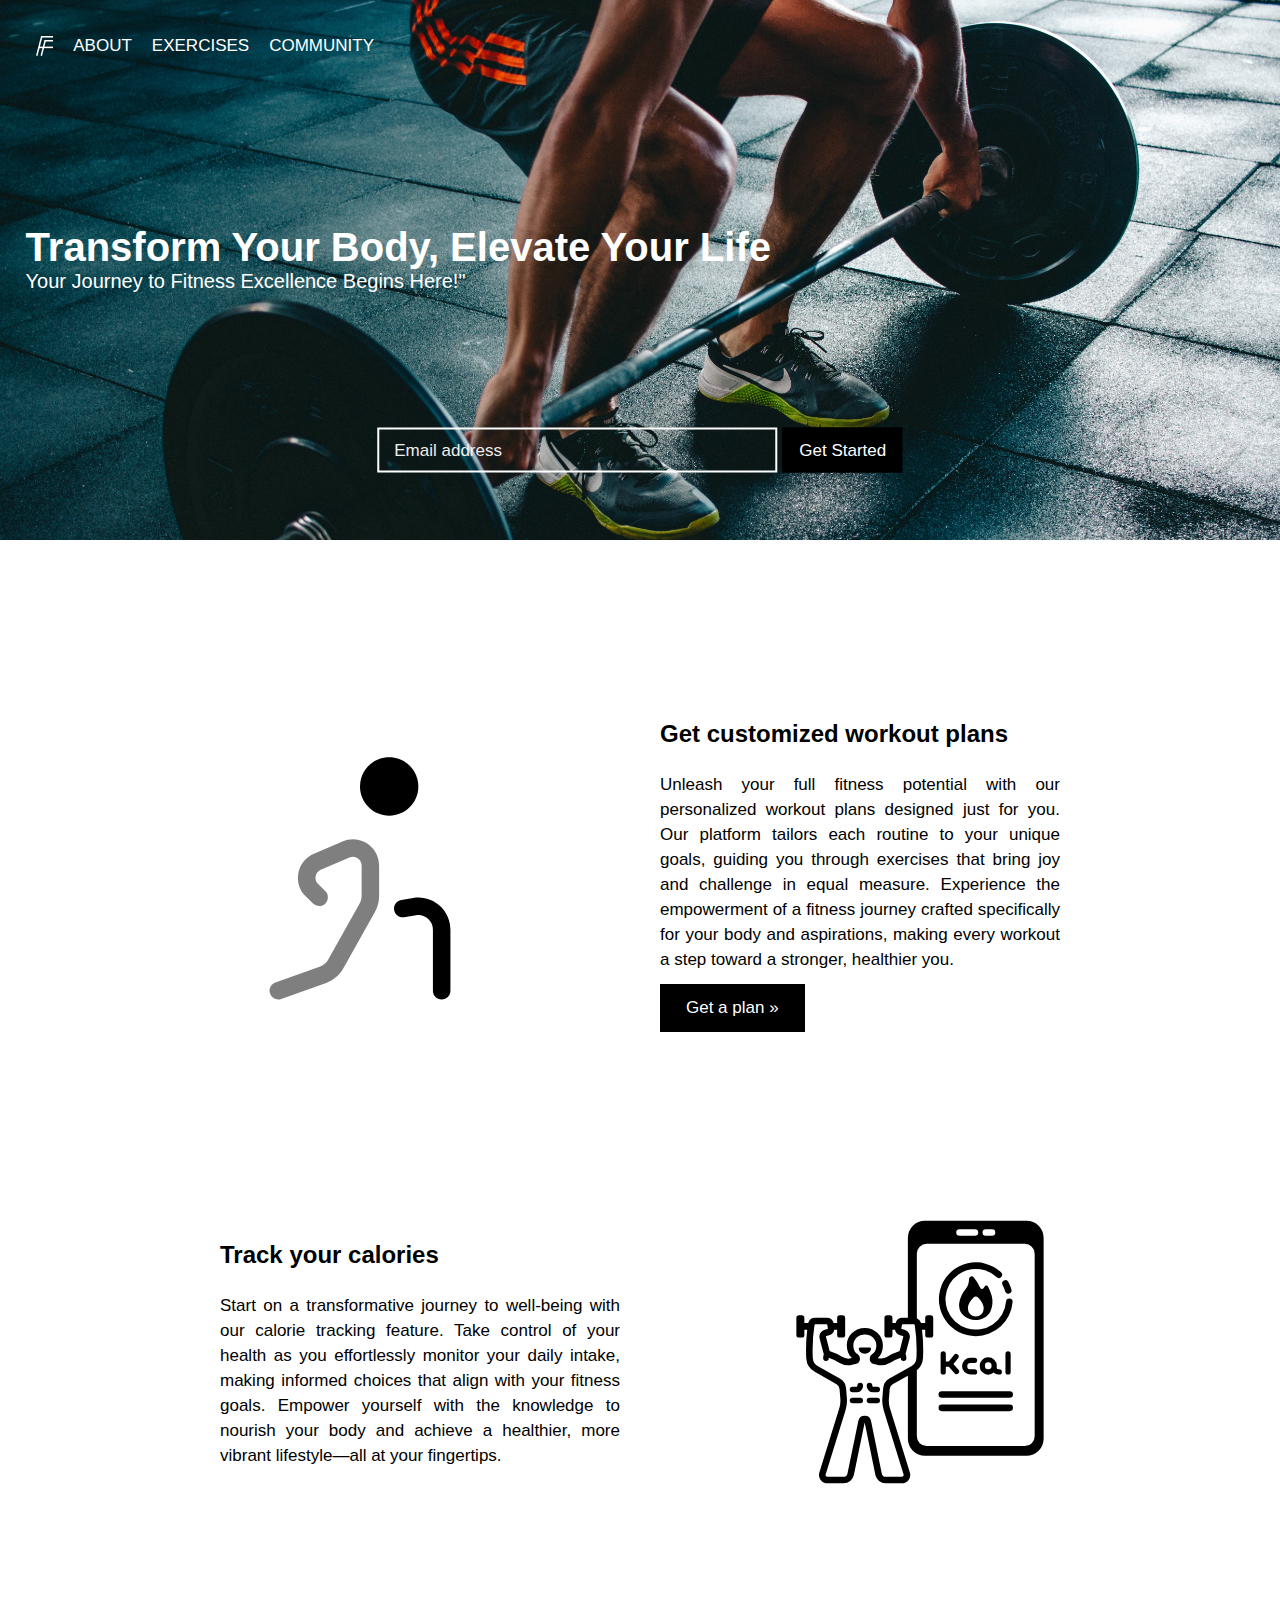
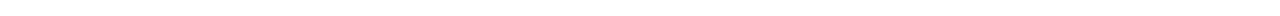
==== index.html @ 023a0410 "Add files via upload" ====
<!DOCTYPE html>
<html lang="en">
<head>
	<title></title>
	<meta charset="UTF-8">
	<meta name="description" content="">
	<link type="text/css" rel="stylesheet" href="style.css">
	<script src="script.js"></script>
</head>

<body>
	
<div id="cover_wrap">
	<div id="cover_pic"></div>
	<nav id="landing_page_nav">
		<div id="nav_items">
			<a href="#"><img src="images/logo.svg" id="home_logo" /></a>
			<a href="#" class="highlight">ABOUT</a>
			<a href="#" class="highlight">EXERCISES</a>
			<a href="#" class="highlight">COMMUNITY</a>
		</div>
	</nav>
	<div>
	<div id="landing_main_content">
	<div  id="landing_headline">
	<h1>Transform Your Body, Elevate Your Life</h1>
	<p>Your Journey to Fitness Excellence Begins Here!"</p>
	</div>
	
	</div>
		<div id="get_start">
			<form method="POST">
			<input type="email" placeholder="Email address" id="get_start_email">
			<button id="get_start_button">Get Started</button>
		</form>
		</div>
	</div>
</div>
<div id="personalized_exercise">
	<div id="personalized_exercise_inner1">
		<img src="images/personalized_exercise.svg"/>
	</div>
	<div id="personalized_exercise_inner2">
		<h2>Get customized workout plans</h2>
		<!--<p>Unlocking the potential to work wherever, whenever is at the heart of our commitment to flexibility and productivity. 
			Embrace the freedom to choose your ideal workspace and hours, empowering you to achieve a harmonious work-life balance.</p>-->
		<p>Unleash your full fitness potential with our personalized workout plans designed just for you.
		Our platform tailors each routine to your unique goals, guiding you through exercises that bring joy and challenge in equal measure. 
		Experience the empowerment of a fitness journey crafted specifically for your body and aspirations, making every workout a step toward a stronger, healthier you.</p>
		<button>Get a plan »</button>
	</div>
</div>
<div id="track_calories">
	<div id="track_calories_inner1">
		<h2>Track your calories</h2>
		<p>Start on a transformative journey to well-being with our calorie tracking feature. Take control of your health as you effortlessly monitor your daily intake, making informed choices that align with your fitness goals.
		Empower yourself with the knowledge to nourish your body and achieve a healthier, more vibrant lifestyle—all at your fingertips.</p>
	</div>
	<div id="track_calories_inner2">
		<img src="images/track_calories.svg" id="ww"/>
	</div>
</div>
</body>
</html>
---- style.css ----
*
{
	margin:0;
	padding:0;
	box-sizing: border-box;
	font-family: 'Trebuchet MS', sans-serif;
}
#login-form
{
	width:300px;
	position:absolute;
	top:40%;
	left:50%;
	transform:translate(-50%,-40%);
	text-align:center;
	justify-content:center;
}
#login_email,#login_password
{
	width:100%;
	border:2px solid cadetblue;
	outline:none;
	margin:5px;
	padding:4% 0;
	font-size:17px;
}
#login_button
{
	border:2px solid cadetblue;
	width:101%;
	margin:5px;
	padding:4% 0;
	background:#e7f5fe;
	font-size:17px;
	cursor:pointer;
}
#sign_in a
{
	font-weight:600;
	text-decoration:none;
	color:#000;
}
#get_start
{
	
	position:absolute;
	top:50%;
	left:50%;
	transform:translate(-50%,-50%);
}
#get_start_email
{
	width:400px;
	border:2.3px solid #FFF;
	font-size:17px;
	padding:2% 15px;
	outline:#fff;
	margin-right:1px;
	background:transparent;
	color:#FFFFFF;
}
#get_start_email::placeholder {
  color: #eee;
}
#get_start_button
{
	width:120px;
	padding:2% 0;
	border:2px solid #000000FF;
	font-size:17px;
	color:#fff;
	cursor:pointer;
	background:#000000;
	-moz-user-select: -moz-none;
	-khtml-user-select: none;
	-webkit-user-select: none;
	-o-user-select: none;
	user-select: none;
}
#landing_headline
{
	position:absolute;
	top:25%;
	left:2%;
	
	font-size:20px;
	
	color:#FFFFFF;
	
}

#landing_page_nav
{
	position:absolute;
	top:4%;
	left:2%;
	z-index:100;
	
}
#landing_page_nav #nav_items
{
	display:flex;
}
#landing_page_nav #nav_items a
{
	margin:0 10px;
	text-decoration:none;
	color:#FFFFFF;
	font-size:17px;
	display: inline-block;
	position: relative;
}
.highlight::before
{
	transition: 300ms;
	height: 3px;
	content: "";
	position: absolute;
	background-color: #FFFFFF;
	width: 0%;
	bottom: 0px;
}
.highlight:hover::before
{
	width:100%;
}
#home_logo
{
	height:20px;
}
#cover_pic
{
	min-height:540px;
	background-size:cover;
	pointer-events: none;
	background-image:url(images/cover.jpg);
	z-index:-10;
	display:block;
}
#personalized_exercise
{
	margin:180px 160px;
	display:flex;
	justify-content:center;
	align-items:center;
	padding:0 60px;
}
#track_calories
{
	margin:	120px 160px;
	display:flex;
	justify-content:center;
	align-items:center;
	padding:0 60px;
}
#personalized_exercise_inner1 img, #track_calories_inner2 img
{
	max-width:280px;
}
#personalized_exercise_inner2
{
	padding:0 0 0 160px;
}
#personalized_exercise_inner2 button
{
	padding:12px 24px;
	margin-top:12px;
	border:2px solid #000000FF;
	font-size:17px;
	color:#fff;
	cursor:pointer;
	background:#000000;
	text-align:center;
}
#track_calories_inner1
{
	padding:0 160px 0 0;
}
#personalized_exercise_inner2 h2, #track_calories_inner1 h2
{
	padding-bottom:24px;
}
#personalized_exercise_inner2 p, #track_calories_inner1 p
{
	font-size:17px;
	text-align:justify;
	line-height:25px;
}



/*loading animation*/
#loading
{
	position:absolute;
	top:40%;
	left:50%;
	transform:translate(-50%,-40%);
}
#loading_group
{
	display:flex;
	width:350px;
	height:350px;
}
#vertical1
{
	position:absolute;
	top:0;
	width:27px;
	height:350px;
	background-color:#000000;
	transform:rotate(15deg);
	animation:2s line1 2s linear forwards;
	 animation-delay: 2s;
	 -webkit-animation-delay: 2s;
}
#vertical2
{
	position:absolute;
	width:27px;
	height:280px;
	background-color:#000000;
	transform:rotate(15deg);
	bottom:0;
	margin-left:55px;
	animation:2s line2 2s ease-out forwards;
	 animation-delay: 2s;
}
#horizontal1
{
	position:absolute;
	top:-25.9%;
	left:39.9%;
	height:215px;
	width:27px;
	transform:rotate(90deg);
	background:#000000;
	animation:2s line3 2s ease-in forwards;
	 animation-delay: 2s;
}
#horizontal2
{
	position:absolute;
	left:46.3%;
	top:0.4%;
	height:168px;
	width:27px;
	transform:rotate(90deg);
	background:#000000;
	animation:2s line4 2s ease-in forwards;
	 animation-delay: 2s;
}
#horizontal3
{
	position:absolute;
	left:33%;
	top:20%;
	height:260px;
	width:27px;
	transform:rotate(90deg);
	background:#000000;
}

@keyframes line1
{
	20%
	{
		height:100px;
		top:43%;
	}
	30%
	{
		transform:rotate(0deg);
		height:100px;
		top:43%;
		left:0;
	}
	50%
	{
		
		top:43%;
		left:-0.5%;
		height:100px;
		transform:rotate(0deg);
		border-radius:4px;
	}
	70%
	{
		left:-0.5%;
		transform:rotate(0deg);
		height:100px;
		top:43%;
		border-radius:4px;
	}
	100%
	{
		top:50%;
		left:-0.5%;
		height:50px;
		transform:rotate(0deg);
		border-radius:4px;
	}
}
@keyframes line2
{
	
	20%
	{
		height:120px;
		top:40%;
	}
	30%
	{
		transform:rotate(0deg);
		height:120px;
		top:40%;
		left:0;
	}
	50%
	{
		left:-8%;
		transform:rotate(0deg);
		height:120px;
		top:40%;
		border-radius:4px;
	}
	70%
	{
		left:-8%;
		transform:rotate(0deg);
		height:120px;
		top:40%;
		border-radius:4px;
	}
	100%
	{
		left:-8%;
		transform:rotate(0deg);
		height:120px;
		top:20%;
		border-radius:4px;
	}
}
@keyframes line3
{
	
	20%
	{
		height:120px;
		top:40%;
	}
	30%
	{
		transform:rotate(0deg);
		height:120px;
		top:40%;
		left:39.9;
	}
	50%
	{
		left:58.2%;
		transform:rotate(0deg);
		height:120px;
		top:40%;
		border-radius:4px;
	}
	70%
	{
		left:58.2%;
		transform:rotate(0deg);
		height:120px;
		top:40%;
		border-radius:4px;
	}
	100%
	{
		left:8%;
		transform:rotate(-45deg);
		height:70px;
		top:12%;
		border-radius:4px;
	}
}
@keyframes line4
{
	
	20%
	{
		height:100px;
		top:40%;
	}
	30%
	{
		transform:rotate(0deg);
		height:100px;
		top:40%;
		left:46.3;
	}
	50%
	{
		left:66.2%;
		transform:rotate(0deg);
		height:100px;
		top:43%;
		border-radius:4px;
	}
	70%
	{
		left:66.2%;
		transform:rotate(0deg);
		height:100px;
		top:43%;
		border-radius:4px;
	}
	100%
	{
		left:66.2%;
		transform:rotate(0deg);
		height:50px;
		top:50%;
		border-radius:4px;
	}
}
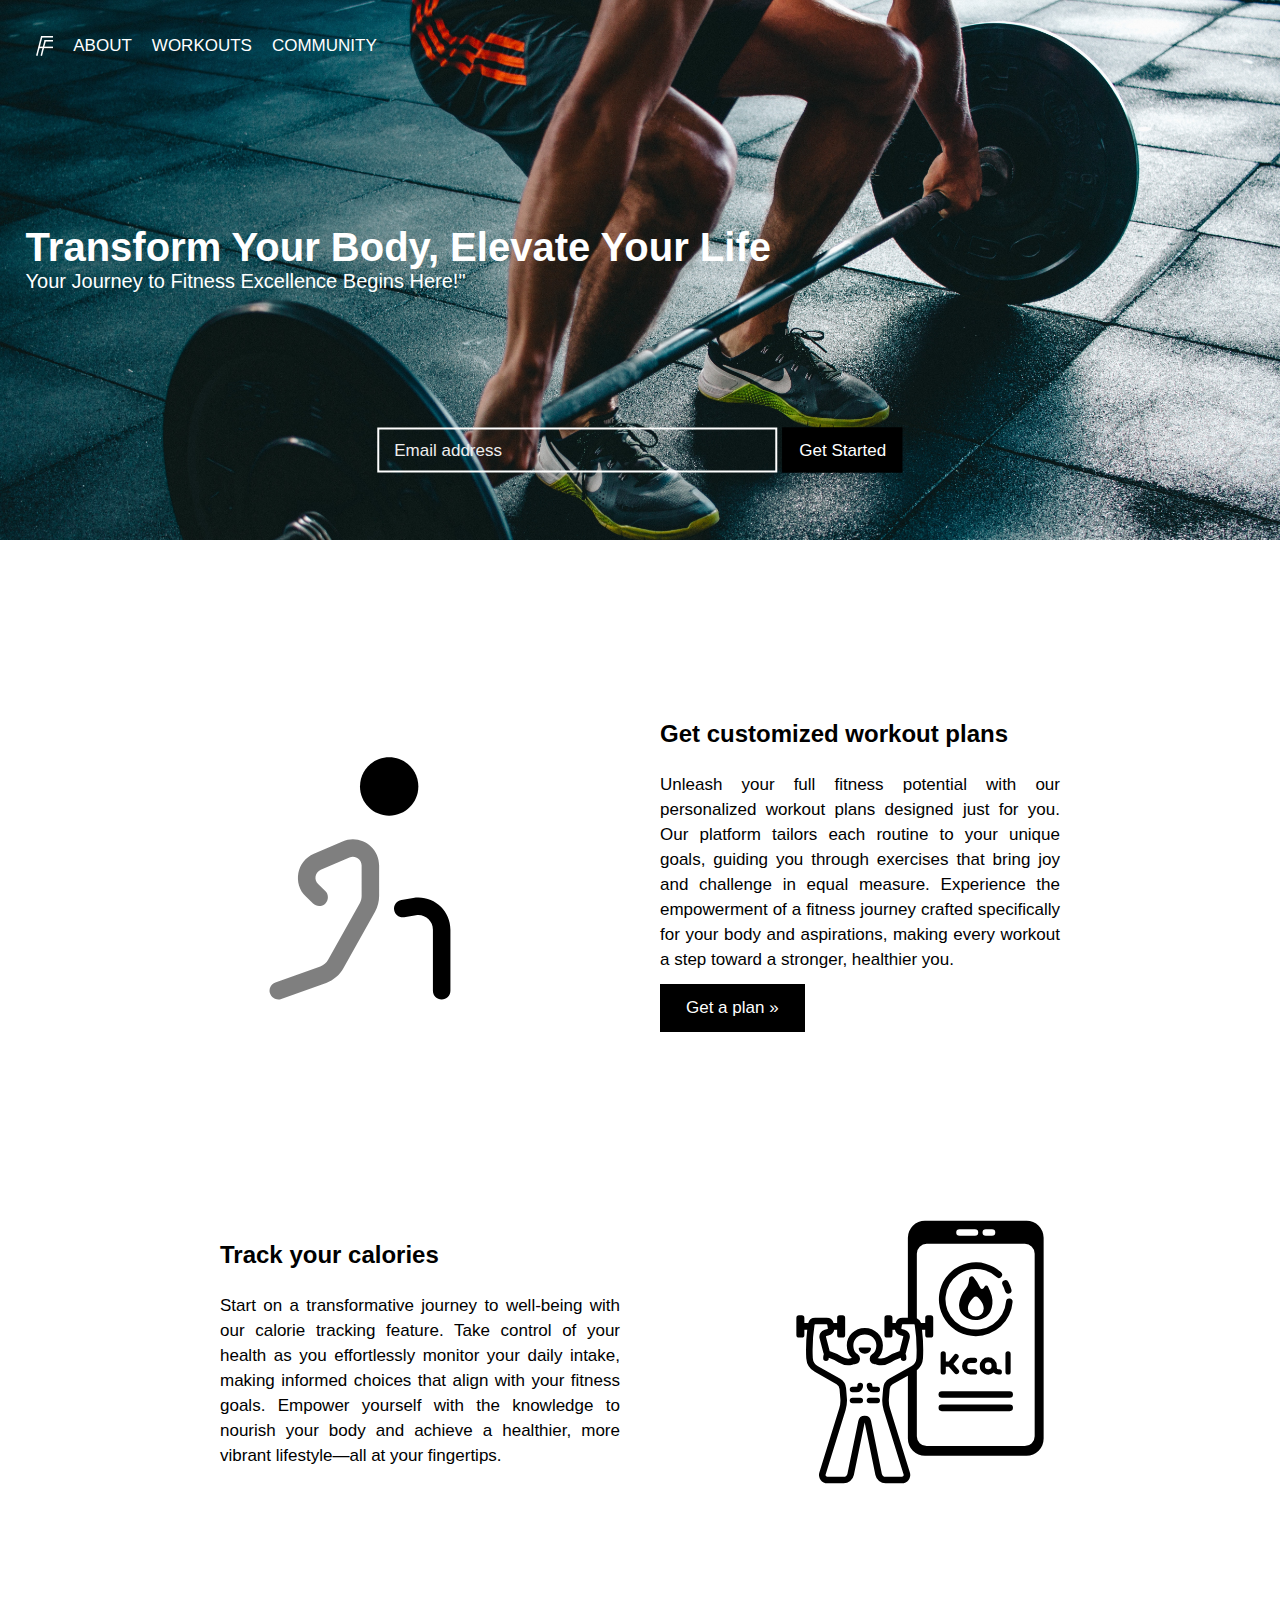
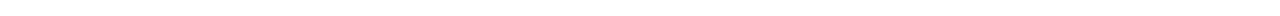
==== commit cb30d177: "Update index.html" ====
--- a/index.html
+++ b/index.html
@@ -16,7 +16,7 @@
 		<div id="nav_items">
 			<a href="#"><img src="images/logo.svg" id="home_logo" /></a>
 			<a href="#" class="highlight">ABOUT</a>
-			<a href="#" class="highlight">EXERCISES</a>
+			<a href="Exercise-Plan.html" class="highlight">WORKOUTS</a>
 			<a href="#" class="highlight">COMMUNITY</a>
 		</div>
 	</nav>
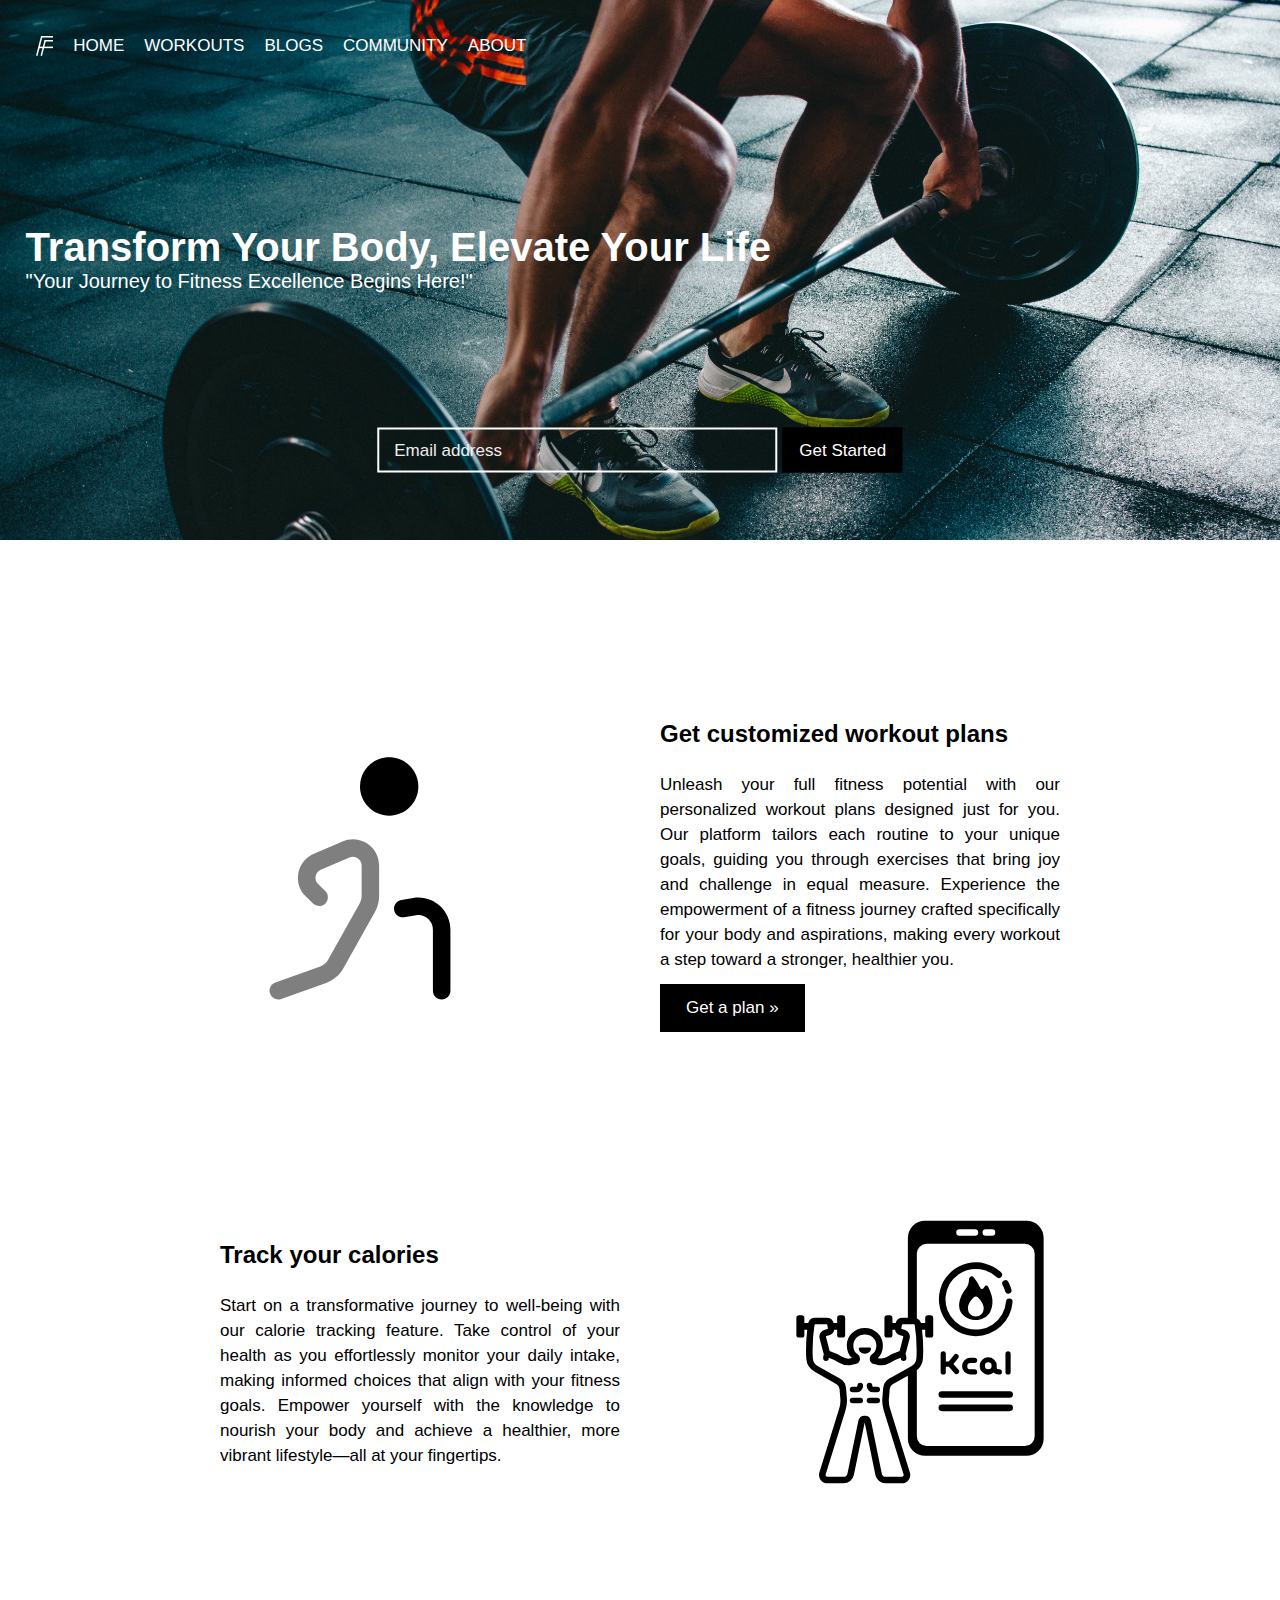
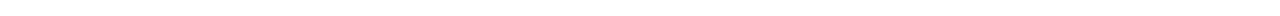
==== commit 34b0e1ab: "Update index.html" ====
--- a/index.html
+++ b/index.html
@@ -1,9 +1,13 @@
 <!DOCTYPE html>
 <html lang="en">
 <head>
-	<title></title>
+	<title>FitFreek</title>
 	<meta charset="UTF-8">
-	<meta name="description" content="">
+	<meta name="description" content="" />
+	<meta name="application-name" content="FitFreek" />
+	<link rel="icon" type="image/x-icon" href="images/favicon.ico" />
+	<meta name="viewport" content="width=device-width, initial-scale=1.0" />
+	
 	<link type="text/css" rel="stylesheet" href="style.css">
 	<script src="script.js"></script>
 </head>
@@ -15,16 +19,18 @@
 	<nav id="landing_page_nav">
 		<div id="nav_items">
 			<a href="#"><img src="images/logo.svg" id="home_logo" /></a>
+			<a href="#" class="highlight">HOME</a>
+			<a href="Exercise-Plan.html" class="highlight">WORKOUTS</a>
+			<a href="#" class="highlight">BLOGS</a>
+			<a href="#" class="highlight">COMMUNITY</a>
 			<a href="#" class="highlight">ABOUT</a>
-			<a href="Exercise-Plan.html" class="highlight">WORKOUTS</a>
-			<a href="#" class="highlight">COMMUNITY</a>
 		</div>
 	</nav>
 	<div>
 	<div id="landing_main_content">
 	<div  id="landing_headline">
 	<h1>Transform Your Body, Elevate Your Life</h1>
-	<p>Your Journey to Fitness Excellence Begins Here!"</p>
+	<p>"Your Journey to Fitness Excellence Begins Here!"</p>
 	</div>
 	
 	</div>
@@ -47,7 +53,9 @@
 		<p>Unleash your full fitness potential with our personalized workout plans designed just for you.
 		Our platform tailors each routine to your unique goals, guiding you through exercises that bring joy and challenge in equal measure. 
 		Experience the empowerment of a fitness journey crafted specifically for your body and aspirations, making every workout a step toward a stronger, healthier you.</p>
+		<form action="Exercise-Plan.html">
 		<button>Get a plan »</button>
+		</form>
 	</div>
 </div>
 <div id="track_calories">
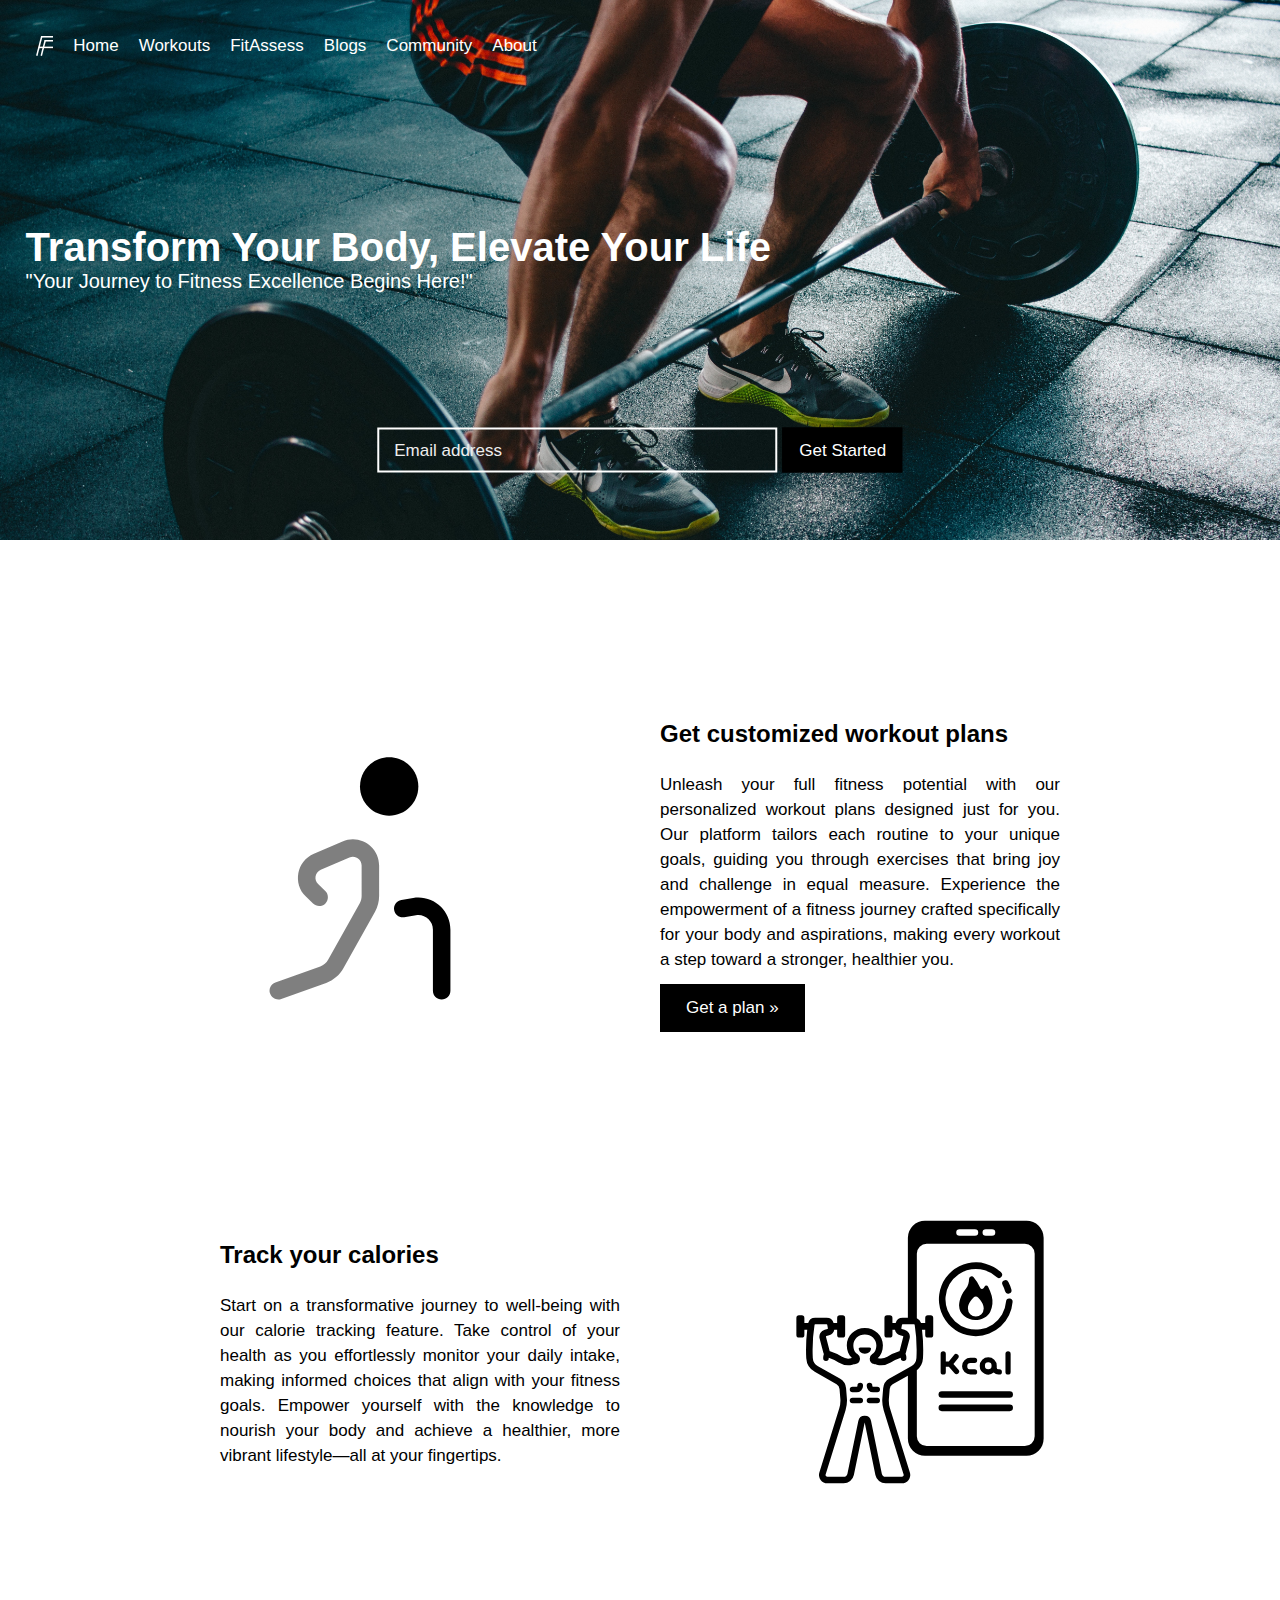
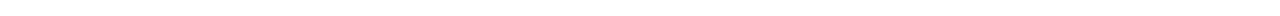
==== commit 7e0e1b2a: "Update index.html" ====
--- a/index.html
+++ b/index.html
@@ -6,6 +6,7 @@
 	<meta name="description" content="" />
 	<meta name="application-name" content="FitFreek" />
 	<link rel="icon" type="image/x-icon" href="images/favicon.ico" />
+	<link rel="shortcut icon" type="image/x-icon" href="images/favicon.ico" />
 	<meta name="viewport" content="width=device-width, initial-scale=1.0" />
 	
 	<link type="text/css" rel="stylesheet" href="style.css">
@@ -19,11 +20,12 @@
 	<nav id="landing_page_nav">
 		<div id="nav_items">
 			<a href="#"><img src="images/logo.svg" id="home_logo" /></a>
-			<a href="#" class="highlight">HOME</a>
-			<a href="Exercise-Plan.html" class="highlight">WORKOUTS</a>
-			<a href="#" class="highlight">BLOGS</a>
-			<a href="#" class="highlight">COMMUNITY</a>
-			<a href="#" class="highlight">ABOUT</a>
+			<a href="#" class="highlight">Home</a>
+			<a href="Exercise-Plan.html" class="highlight">Workouts</a>
+			<a href="FitAssess.html" class="highlight">FitAssess</a>
+			<a href="#" class="highlight">Blogs</a>
+			<a href="#" class="highlight">Community</a>
+			<a href="#" class="highlight">About</a>
 		</div>
 	</nav>
 	<div>
--- a/style.css
+++ b/style.css
@@ -5,41 +5,7 @@
 	box-sizing: border-box;
 	font-family: 'Trebuchet MS', sans-serif;
 }
-#login-form
-{
-	width:300px;
-	position:absolute;
-	top:40%;
-	left:50%;
-	transform:translate(-50%,-40%);
-	text-align:center;
-	justify-content:center;
-}
-#login_email,#login_password
-{
-	width:100%;
-	border:2px solid cadetblue;
-	outline:none;
-	margin:5px;
-	padding:4% 0;
-	font-size:17px;
-}
-#login_button
-{
-	border:2px solid cadetblue;
-	width:101%;
-	margin:5px;
-	padding:4% 0;
-	background:#e7f5fe;
-	font-size:17px;
-	cursor:pointer;
-}
-#sign_in a
-{
-	font-weight:600;
-	text-decoration:none;
-	color:#000;
-}
+
 #get_start
 {
 	
@@ -421,4 +387,41 @@
 		top:50%;
 		border-radius:4px;
 	}
-}+}
+
+
+#login-form
+{
+	width:300px;
+	position:absolute;
+	top:40%;
+	left:50%;
+	transform:translate(-50%,-40%);
+	text-align:center;
+	justify-content:center;
+}
+#login_email,#login_password
+{
+	width:100%;
+	border:2px solid cadetblue;
+	outline:none;
+	margin:5px;
+	padding:4% 0;
+	font-size:17px;
+}
+#login_button
+{
+	border:2px solid cadetblue;
+	width:101%;
+	margin:5px;
+	padding:4% 0;
+	background:#e7f5fe;
+	font-size:17px;
+	cursor:pointer;
+}
+#sign_in a
+{
+	font-weight:600;
+	text-decoration:none;
+	color:#000;
+}
